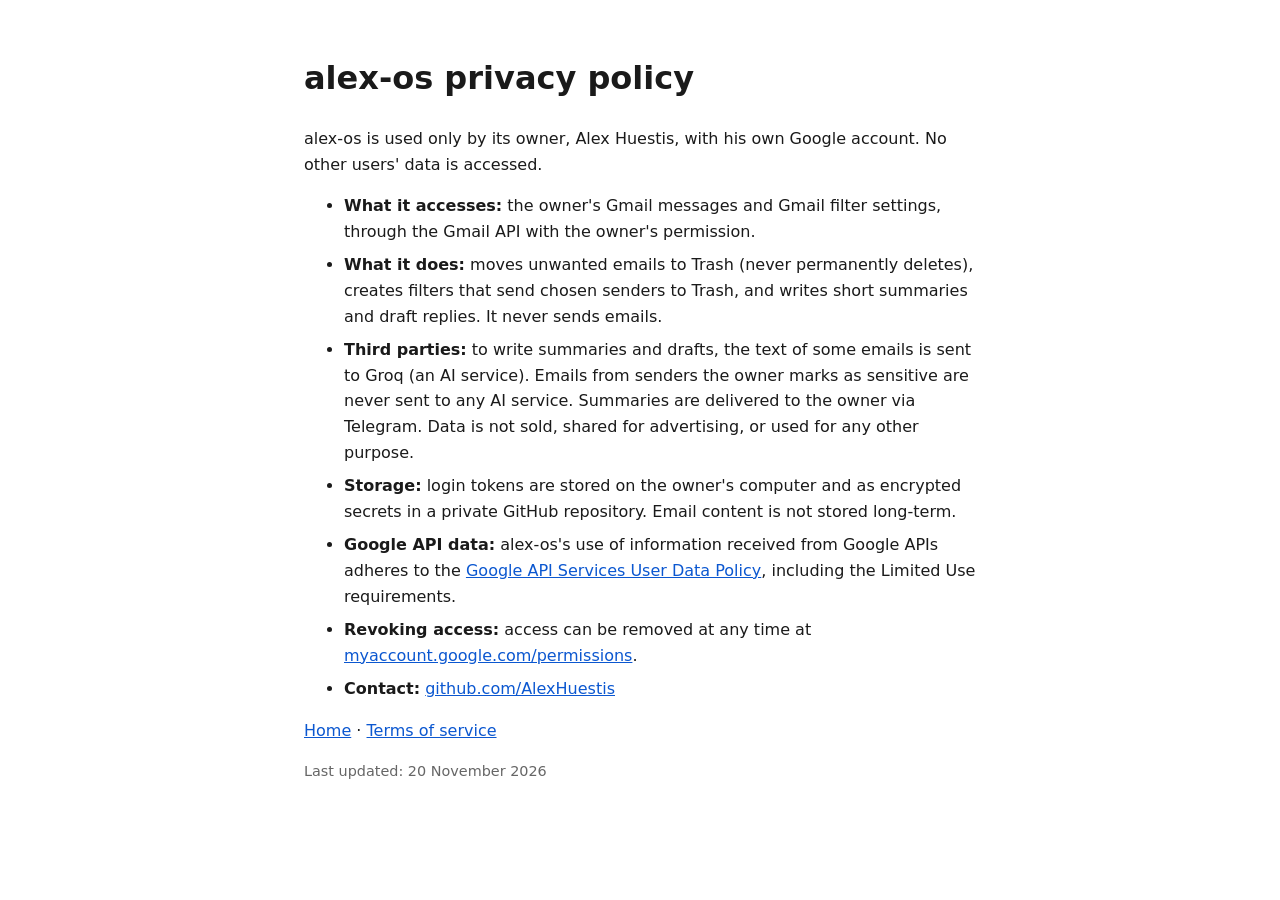
==== privacy.html @ 046125a3 "alex-os home page, privacy policy and terms of service" ====
<!doctype html>
<html lang="en">
<head>
<meta charset="utf-8">
<meta name="viewport" content="width=device-width, initial-scale=1">
<title>alex-os privacy policy</title>
<link rel="stylesheet" href="style.css">
</head>
<body>
<main>
<h1>alex-os privacy policy</h1>
<p>alex-os is used only by its owner, Alex Huestis, with his own Google account. No other users' data is accessed.</p>
<ul>
<li><strong>What it accesses:</strong> the owner's Gmail messages and Gmail filter settings, through the Gmail API with the owner's permission.</li>
<li><strong>What it does:</strong> moves unwanted emails to Trash (never permanently deletes), creates filters that send chosen senders to Trash, and writes short summaries and draft replies. It never sends emails.</li>
<li><strong>Third parties:</strong> to write summaries and drafts, the text of some emails is sent to Groq (an AI service). Emails from senders the owner marks as sensitive are never sent to any AI service. Summaries are delivered to the owner via Telegram. Data is not sold, shared for advertising, or used for any other purpose.</li>
<li><strong>Storage:</strong> login tokens are stored on the owner's computer and as encrypted secrets in a private GitHub repository. Email content is not stored long-term.</li>
<li><strong>Google API data:</strong> alex-os's use of information received from Google APIs adheres to the
<a href="https://developers.google.com/terms/api-services-user-data-policy">Google API Services User Data Policy</a>, including the Limited Use requirements.</li>
<li><strong>Revoking access:</strong> access can be removed at any time at <a href="https://myaccount.google.com/permissions">myaccount.google.com/permissions</a>.</li>
<li><strong>Contact:</strong> <a href="https://github.com/AlexHuestis">github.com/AlexHuestis</a></li>
</ul>
<p><a href="index.html">Home</a> · <a href="terms.html">Terms of service</a></p>
<p class="updated">Last updated: 20 November 2026</p>
</main>
</body>
</html>
---- style.css ----
:root { --bg: #ffffff; --fg: #1a1a1a; --muted: #666666; --link: #0b57d0; }
@media (prefers-color-scheme: dark) {
  :root { --bg: #121212; --fg: #e8e8e8; --muted: #9a9a9a; --link: #8ab4f8; }
}
body { margin: 0; background: var(--bg); color: var(--fg);
       font: 16px/1.6 system-ui, -apple-system, "Segoe UI", sans-serif; }
main { max-width: 42rem; margin: 0 auto; padding: 2rem 1rem; }
a { color: var(--link); }
li { margin-bottom: 0.5rem; }
.updated { color: var(--muted); font-size: 0.9rem; }
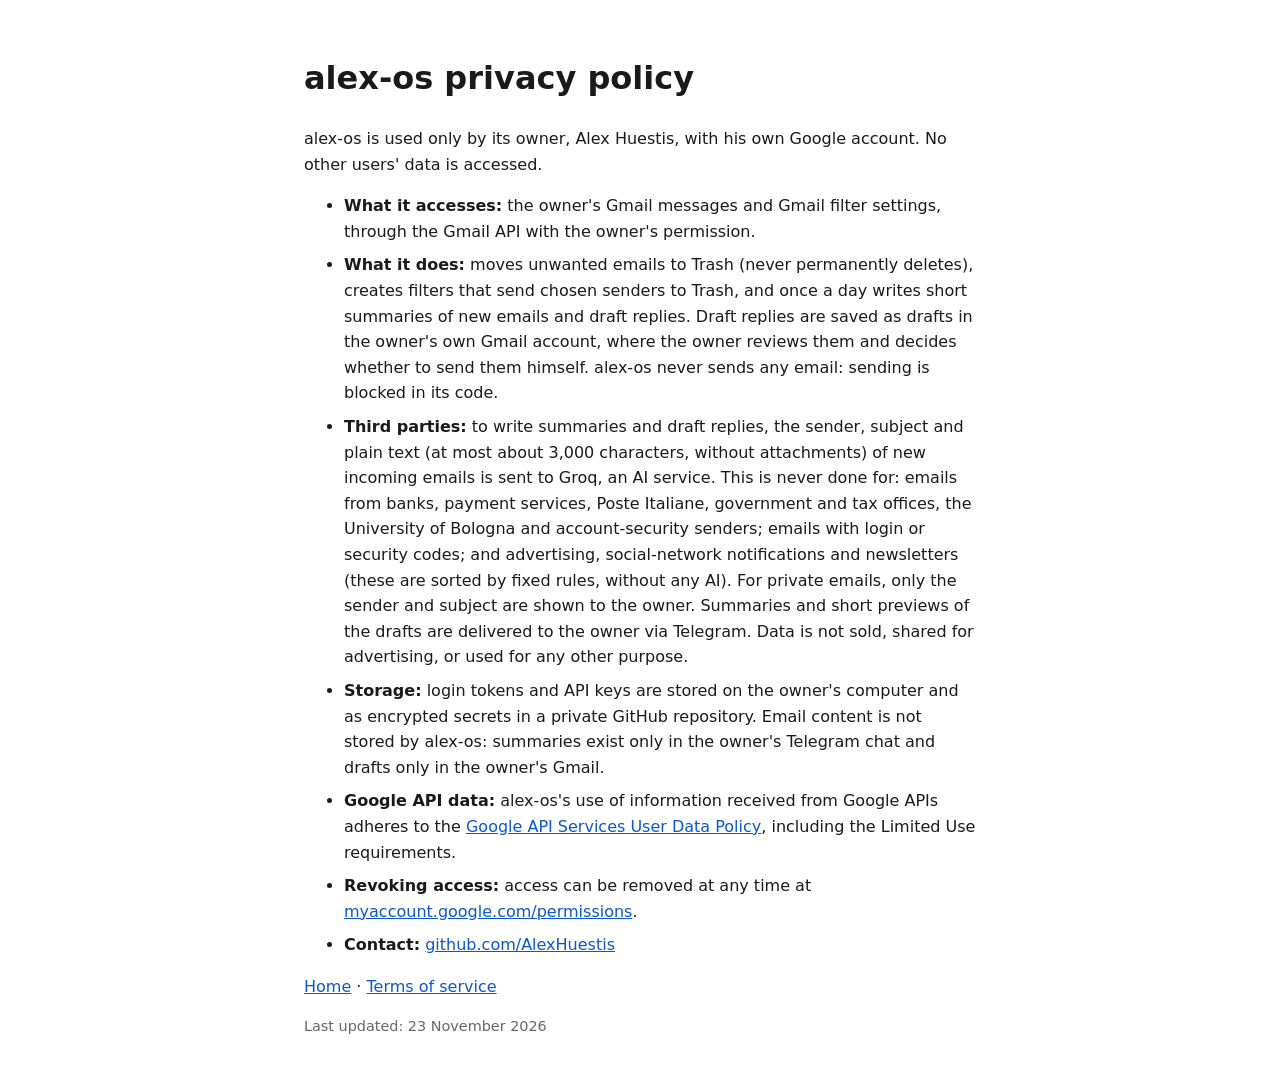
==== commit 93284ce8: "Privacy policy: daily triage sends non-private email text to Groq; drafts stay in Gmail; nothing is " ====
--- a/privacy.html
+++ b/privacy.html
@@ -12,16 +12,16 @@
 <p>alex-os is used only by its owner, Alex Huestis, with his own Google account. No other users' data is accessed.</p>
 <ul>
 <li><strong>What it accesses:</strong> the owner's Gmail messages and Gmail filter settings, through the Gmail API with the owner's permission.</li>
-<li><strong>What it does:</strong> moves unwanted emails to Trash (never permanently deletes), creates filters that send chosen senders to Trash, and writes short summaries and draft replies. It never sends emails.</li>
-<li><strong>Third parties:</strong> to write summaries and drafts, the text of some emails is sent to Groq (an AI service). Emails from senders the owner marks as sensitive are never sent to any AI service. Summaries are delivered to the owner via Telegram. Data is not sold, shared for advertising, or used for any other purpose.</li>
-<li><strong>Storage:</strong> login tokens are stored on the owner's computer and as encrypted secrets in a private GitHub repository. Email content is not stored long-term.</li>
+<li><strong>What it does:</strong> moves unwanted emails to Trash (never permanently deletes), creates filters that send chosen senders to Trash, and once a day writes short summaries of new emails and draft replies. Draft replies are saved as drafts in the owner's own Gmail account, where the owner reviews them and decides whether to send them himself. alex-os never sends any email: sending is blocked in its code.</li>
+<li><strong>Third parties:</strong> to write summaries and draft replies, the sender, subject and plain text (at most about 3,000 characters, without attachments) of new incoming emails is sent to Groq, an AI service. This is never done for: emails from banks, payment services, Poste Italiane, government and tax offices, the University of Bologna and account-security senders; emails with login or security codes; and advertising, social-network notifications and newsletters (these are sorted by fixed rules, without any AI). For private emails, only the sender and subject are shown to the owner. Summaries and short previews of the drafts are delivered to the owner via Telegram. Data is not sold, shared for advertising, or used for any other purpose.</li>
+<li><strong>Storage:</strong> login tokens and API keys are stored on the owner's computer and as encrypted secrets in a private GitHub repository. Email content is not stored by alex-os: summaries exist only in the owner's Telegram chat and drafts only in the owner's Gmail.</li>
 <li><strong>Google API data:</strong> alex-os's use of information received from Google APIs adheres to the
 <a href="https://developers.google.com/terms/api-services-user-data-policy">Google API Services User Data Policy</a>, including the Limited Use requirements.</li>
 <li><strong>Revoking access:</strong> access can be removed at any time at <a href="https://myaccount.google.com/permissions">myaccount.google.com/permissions</a>.</li>
 <li><strong>Contact:</strong> <a href="https://github.com/AlexHuestis">github.com/AlexHuestis</a></li>
 </ul>
 <p><a href="index.html">Home</a> · <a href="terms.html">Terms of service</a></p>
-<p class="updated">Last updated: 20 November 2026</p>
+<p class="updated">Last updated: 23 November 2026</p>
 </main>
 </body>
 </html>
--- a/style.css
+++ b/style.css
@@ -1,7 +1,4 @@
 :root { --bg: #ffffff; --fg: #1a1a1a; --muted: #666666; --link: #0b57d0; }
-@media (prefers-color-scheme: dark) {
-  :root { --bg: #121212; --fg: #e8e8e8; --muted: #9a9a9a; --link: #8ab4f8; }
-}
 body { margin: 0; background: var(--bg); color: var(--fg);
        font: 16px/1.6 system-ui, -apple-system, "Segoe UI", sans-serif; }
 main { max-width: 42rem; margin: 0 auto; padding: 2rem 1rem; }
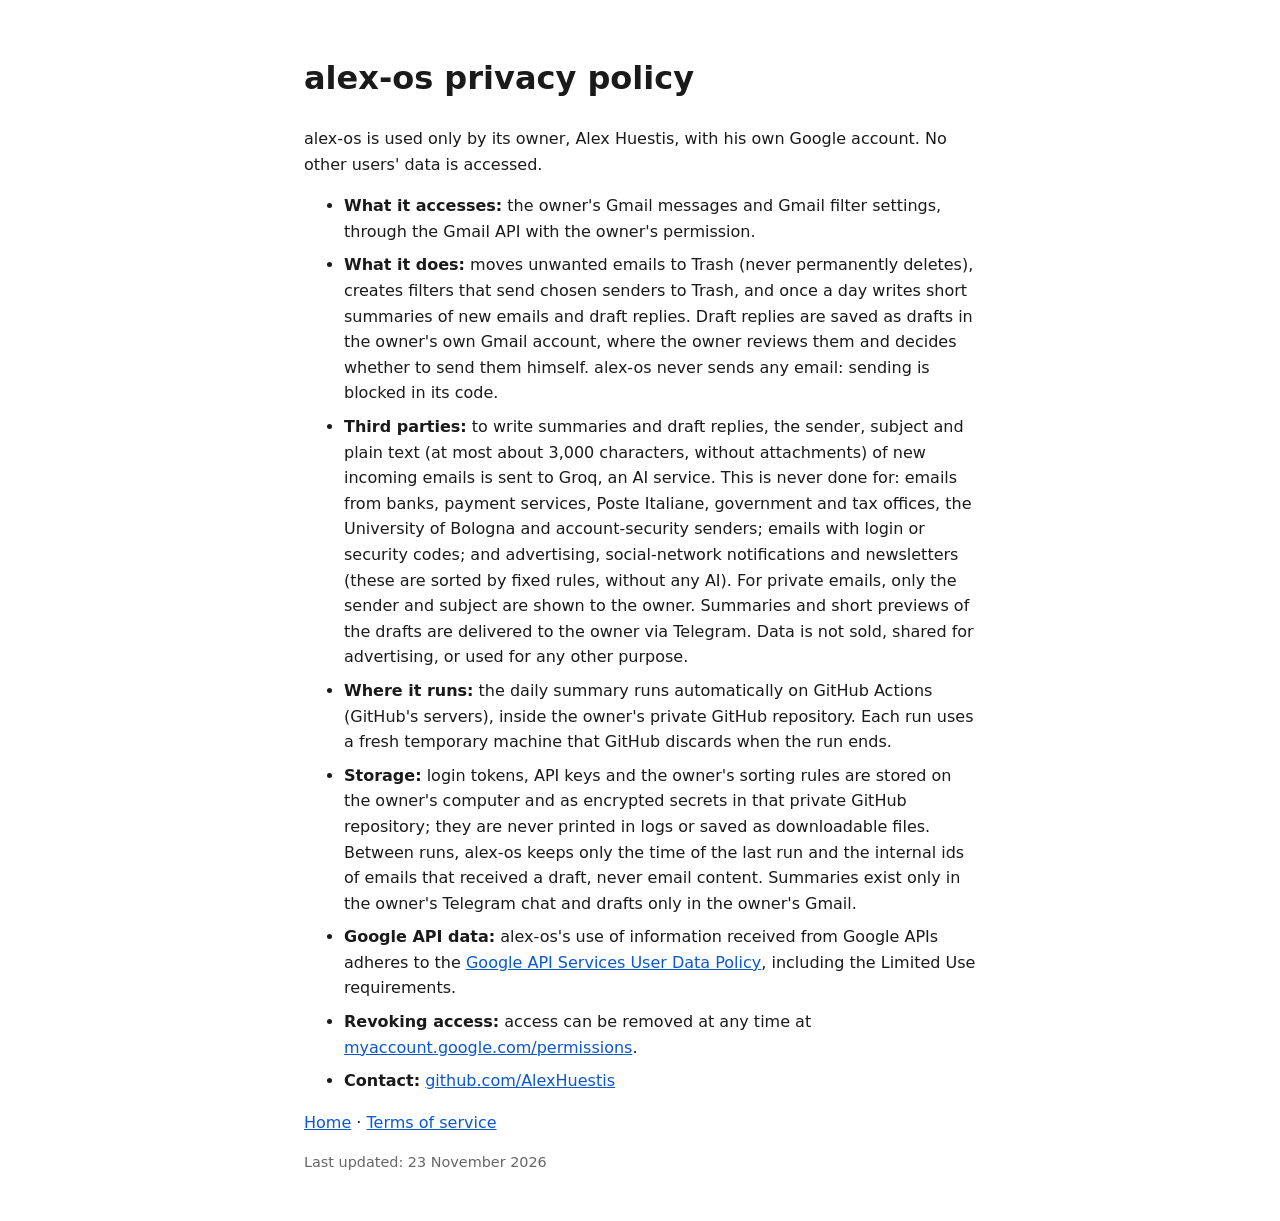
==== commit 4cb7bbbd: "Privacy policy: triage runs on GitHub Actions in a private repo, credentials as encrypted GitHub sec" ====
--- a/privacy.html
+++ b/privacy.html
@@ -14,7 +14,8 @@
 <li><strong>What it accesses:</strong> the owner's Gmail messages and Gmail filter settings, through the Gmail API with the owner's permission.</li>
 <li><strong>What it does:</strong> moves unwanted emails to Trash (never permanently deletes), creates filters that send chosen senders to Trash, and once a day writes short summaries of new emails and draft replies. Draft replies are saved as drafts in the owner's own Gmail account, where the owner reviews them and decides whether to send them himself. alex-os never sends any email: sending is blocked in its code.</li>
 <li><strong>Third parties:</strong> to write summaries and draft replies, the sender, subject and plain text (at most about 3,000 characters, without attachments) of new incoming emails is sent to Groq, an AI service. This is never done for: emails from banks, payment services, Poste Italiane, government and tax offices, the University of Bologna and account-security senders; emails with login or security codes; and advertising, social-network notifications and newsletters (these are sorted by fixed rules, without any AI). For private emails, only the sender and subject are shown to the owner. Summaries and short previews of the drafts are delivered to the owner via Telegram. Data is not sold, shared for advertising, or used for any other purpose.</li>
-<li><strong>Storage:</strong> login tokens and API keys are stored on the owner's computer and as encrypted secrets in a private GitHub repository. Email content is not stored by alex-os: summaries exist only in the owner's Telegram chat and drafts only in the owner's Gmail.</li>
+<li><strong>Where it runs:</strong> the daily summary runs automatically on GitHub Actions (GitHub's servers), inside the owner's private GitHub repository. Each run uses a fresh temporary machine that GitHub discards when the run ends.</li>
+<li><strong>Storage:</strong> login tokens, API keys and the owner's sorting rules are stored on the owner's computer and as encrypted secrets in that private GitHub repository; they are never printed in logs or saved as downloadable files. Between runs, alex-os keeps only the time of the last run and the internal ids of emails that received a draft, never email content. Summaries exist only in the owner's Telegram chat and drafts only in the owner's Gmail.</li>
 <li><strong>Google API data:</strong> alex-os's use of information received from Google APIs adheres to the
 <a href="https://developers.google.com/terms/api-services-user-data-policy">Google API Services User Data Policy</a>, including the Limited Use requirements.</li>
 <li><strong>Revoking access:</strong> access can be removed at any time at <a href="https://myaccount.google.com/permissions">myaccount.google.com/permissions</a>.</li>
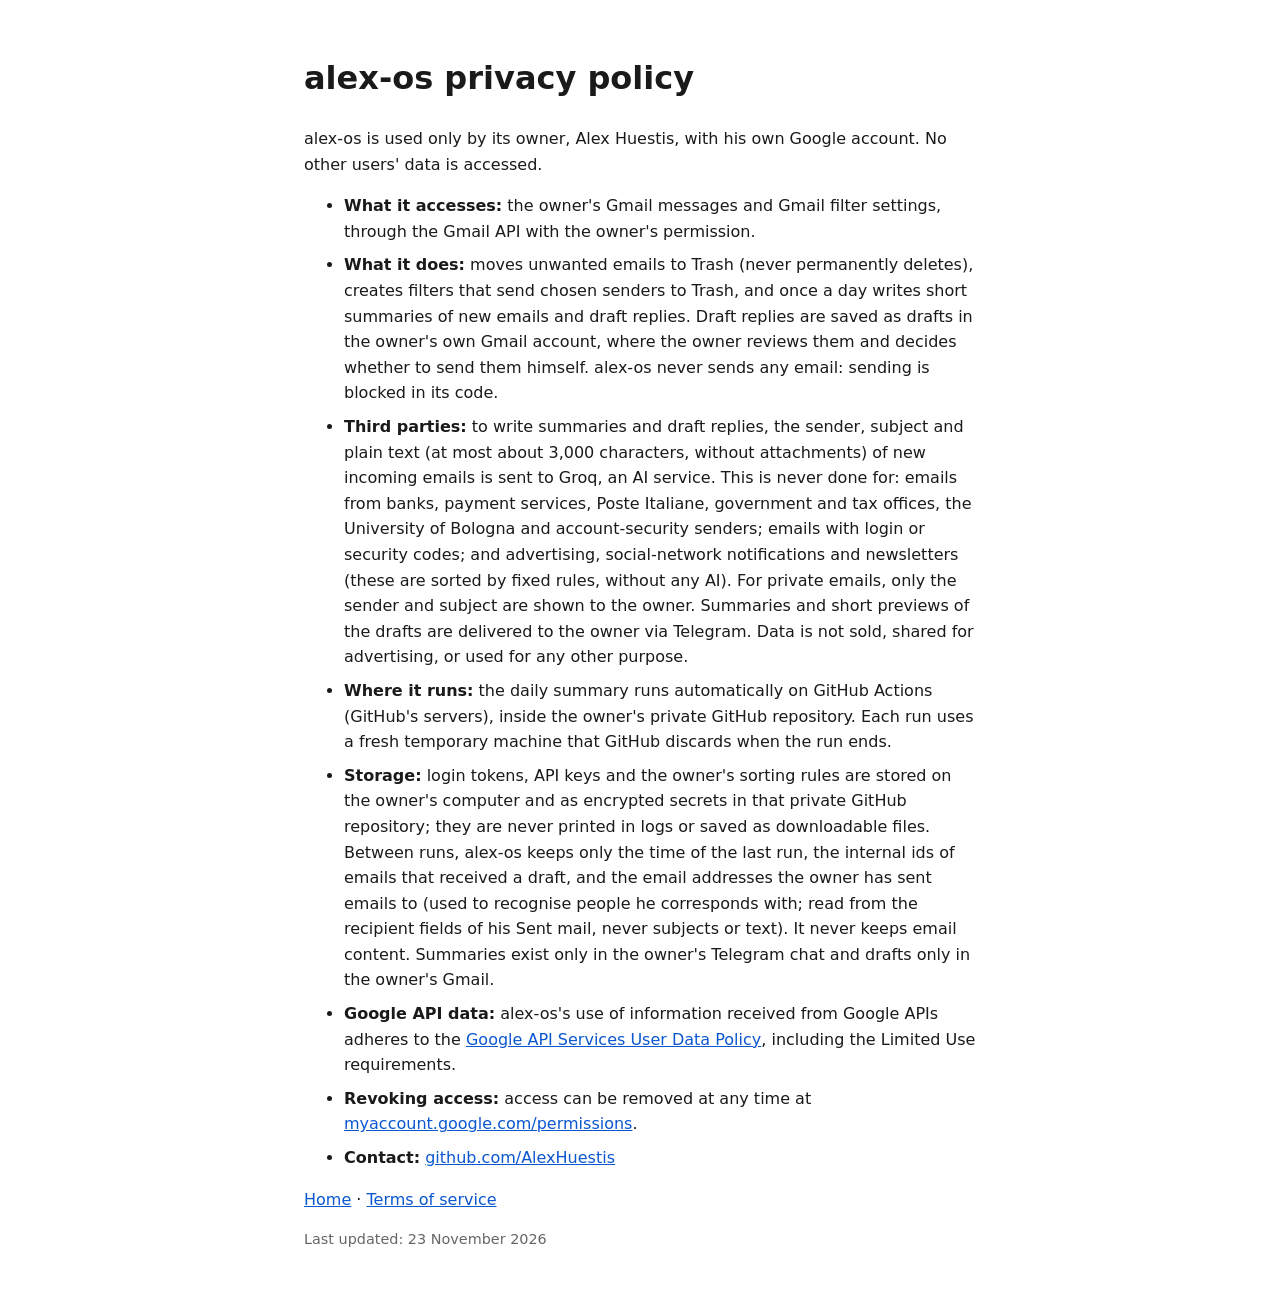
==== commit 3f4c2761: "Privacy policy: state also keeps addresses the owner has written to" ====
--- a/privacy.html
+++ b/privacy.html
@@ -15,7 +15,7 @@
 <li><strong>What it does:</strong> moves unwanted emails to Trash (never permanently deletes), creates filters that send chosen senders to Trash, and once a day writes short summaries of new emails and draft replies. Draft replies are saved as drafts in the owner's own Gmail account, where the owner reviews them and decides whether to send them himself. alex-os never sends any email: sending is blocked in its code.</li>
 <li><strong>Third parties:</strong> to write summaries and draft replies, the sender, subject and plain text (at most about 3,000 characters, without attachments) of new incoming emails is sent to Groq, an AI service. This is never done for: emails from banks, payment services, Poste Italiane, government and tax offices, the University of Bologna and account-security senders; emails with login or security codes; and advertising, social-network notifications and newsletters (these are sorted by fixed rules, without any AI). For private emails, only the sender and subject are shown to the owner. Summaries and short previews of the drafts are delivered to the owner via Telegram. Data is not sold, shared for advertising, or used for any other purpose.</li>
 <li><strong>Where it runs:</strong> the daily summary runs automatically on GitHub Actions (GitHub's servers), inside the owner's private GitHub repository. Each run uses a fresh temporary machine that GitHub discards when the run ends.</li>
-<li><strong>Storage:</strong> login tokens, API keys and the owner's sorting rules are stored on the owner's computer and as encrypted secrets in that private GitHub repository; they are never printed in logs or saved as downloadable files. Between runs, alex-os keeps only the time of the last run and the internal ids of emails that received a draft, never email content. Summaries exist only in the owner's Telegram chat and drafts only in the owner's Gmail.</li>
+<li><strong>Storage:</strong> login tokens, API keys and the owner's sorting rules are stored on the owner's computer and as encrypted secrets in that private GitHub repository; they are never printed in logs or saved as downloadable files. Between runs, alex-os keeps only the time of the last run, the internal ids of emails that received a draft, and the email addresses the owner has sent emails to (used to recognise people he corresponds with; read from the recipient fields of his Sent mail, never subjects or text). It never keeps email content. Summaries exist only in the owner's Telegram chat and drafts only in the owner's Gmail.</li>
 <li><strong>Google API data:</strong> alex-os's use of information received from Google APIs adheres to the
 <a href="https://developers.google.com/terms/api-services-user-data-policy">Google API Services User Data Policy</a>, including the Limited Use requirements.</li>
 <li><strong>Revoking access:</strong> access can be removed at any time at <a href="https://myaccount.google.com/permissions">myaccount.google.com/permissions</a>.</li>
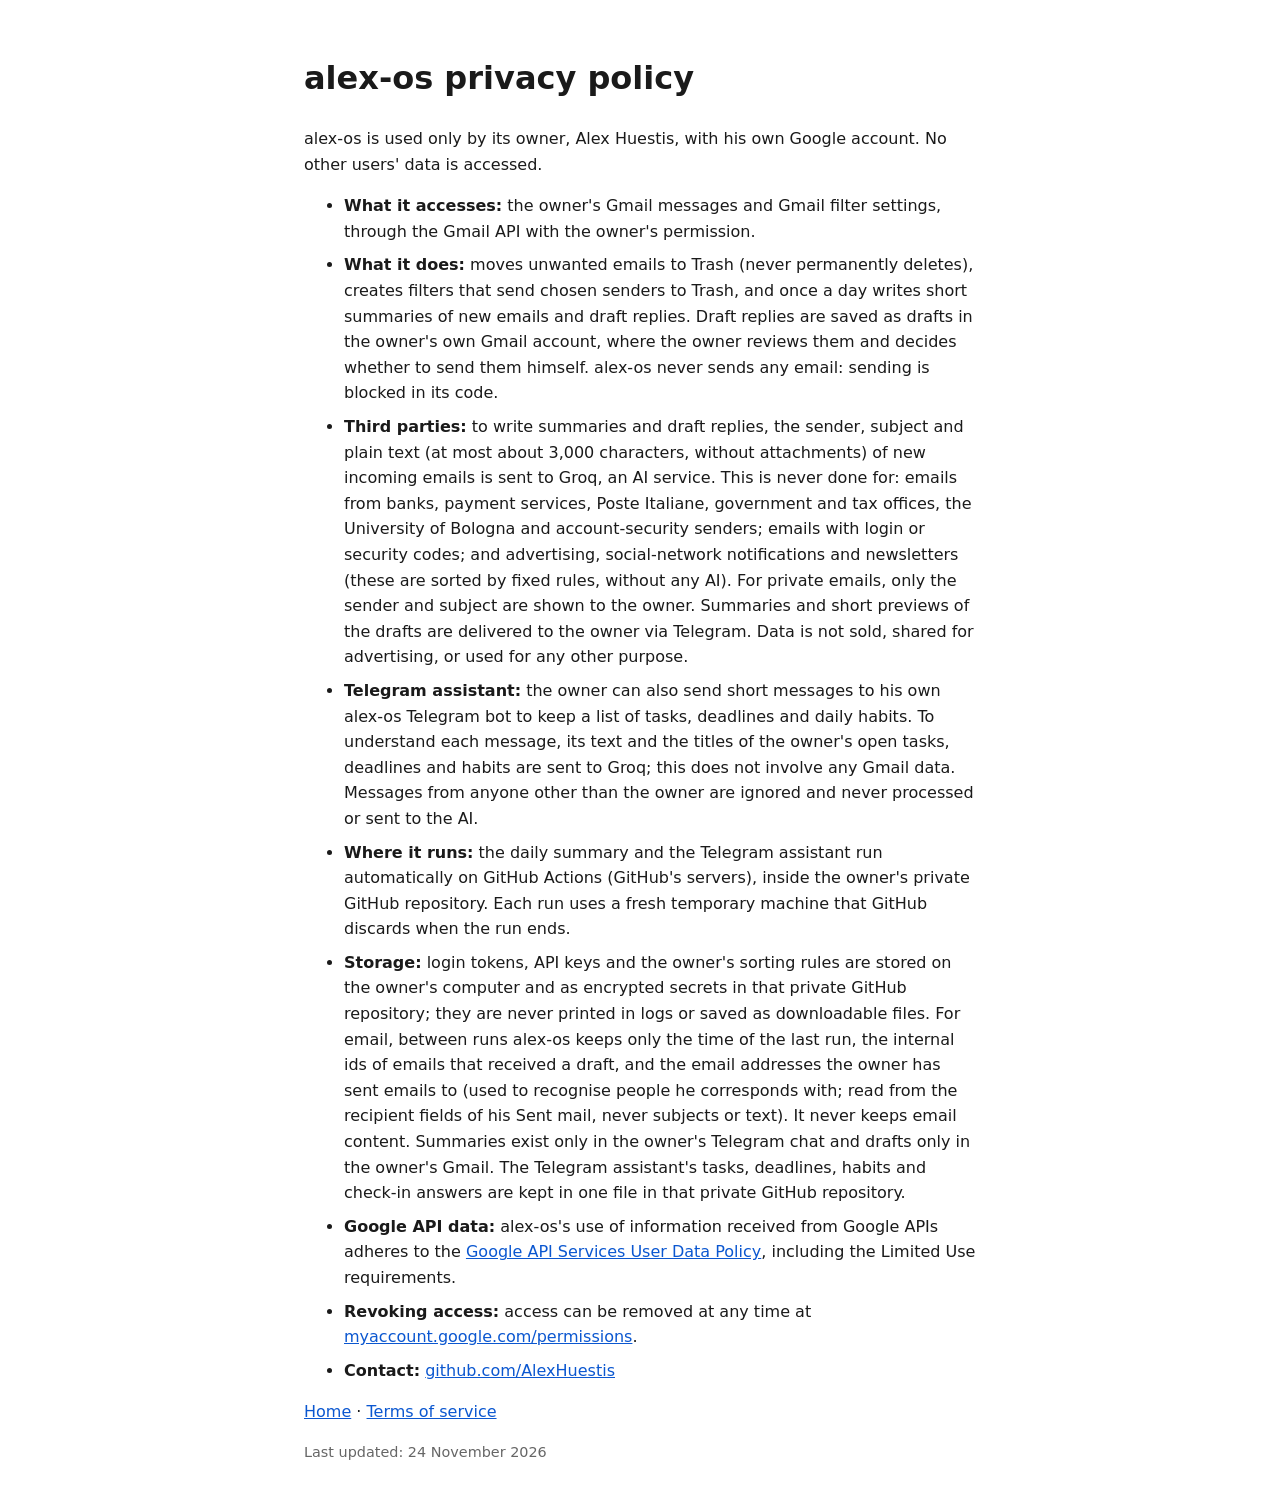
==== commit b677ffb2: "Privacy: Telegram assistant (message text + item titles to Groq, data in the private repo)" ====
--- a/privacy.html
+++ b/privacy.html
@@ -14,15 +14,16 @@
 <li><strong>What it accesses:</strong> the owner's Gmail messages and Gmail filter settings, through the Gmail API with the owner's permission.</li>
 <li><strong>What it does:</strong> moves unwanted emails to Trash (never permanently deletes), creates filters that send chosen senders to Trash, and once a day writes short summaries of new emails and draft replies. Draft replies are saved as drafts in the owner's own Gmail account, where the owner reviews them and decides whether to send them himself. alex-os never sends any email: sending is blocked in its code.</li>
 <li><strong>Third parties:</strong> to write summaries and draft replies, the sender, subject and plain text (at most about 3,000 characters, without attachments) of new incoming emails is sent to Groq, an AI service. This is never done for: emails from banks, payment services, Poste Italiane, government and tax offices, the University of Bologna and account-security senders; emails with login or security codes; and advertising, social-network notifications and newsletters (these are sorted by fixed rules, without any AI). For private emails, only the sender and subject are shown to the owner. Summaries and short previews of the drafts are delivered to the owner via Telegram. Data is not sold, shared for advertising, or used for any other purpose.</li>
-<li><strong>Where it runs:</strong> the daily summary runs automatically on GitHub Actions (GitHub's servers), inside the owner's private GitHub repository. Each run uses a fresh temporary machine that GitHub discards when the run ends.</li>
-<li><strong>Storage:</strong> login tokens, API keys and the owner's sorting rules are stored on the owner's computer and as encrypted secrets in that private GitHub repository; they are never printed in logs or saved as downloadable files. Between runs, alex-os keeps only the time of the last run, the internal ids of emails that received a draft, and the email addresses the owner has sent emails to (used to recognise people he corresponds with; read from the recipient fields of his Sent mail, never subjects or text). It never keeps email content. Summaries exist only in the owner's Telegram chat and drafts only in the owner's Gmail.</li>
+<li><strong>Telegram assistant:</strong> the owner can also send short messages to his own alex-os Telegram bot to keep a list of tasks, deadlines and daily habits. To understand each message, its text and the titles of the owner's open tasks, deadlines and habits are sent to Groq; this does not involve any Gmail data. Messages from anyone other than the owner are ignored and never processed or sent to the AI.</li>
+<li><strong>Where it runs:</strong> the daily summary and the Telegram assistant run automatically on GitHub Actions (GitHub's servers), inside the owner's private GitHub repository. Each run uses a fresh temporary machine that GitHub discards when the run ends.</li>
+<li><strong>Storage:</strong> login tokens, API keys and the owner's sorting rules are stored on the owner's computer and as encrypted secrets in that private GitHub repository; they are never printed in logs or saved as downloadable files. For email, between runs alex-os keeps only the time of the last run, the internal ids of emails that received a draft, and the email addresses the owner has sent emails to (used to recognise people he corresponds with; read from the recipient fields of his Sent mail, never subjects or text). It never keeps email content. Summaries exist only in the owner's Telegram chat and drafts only in the owner's Gmail. The Telegram assistant's tasks, deadlines, habits and check-in answers are kept in one file in that private GitHub repository.</li>
 <li><strong>Google API data:</strong> alex-os's use of information received from Google APIs adheres to the
 <a href="https://developers.google.com/terms/api-services-user-data-policy">Google API Services User Data Policy</a>, including the Limited Use requirements.</li>
 <li><strong>Revoking access:</strong> access can be removed at any time at <a href="https://myaccount.google.com/permissions">myaccount.google.com/permissions</a>.</li>
 <li><strong>Contact:</strong> <a href="https://github.com/AlexHuestis">github.com/AlexHuestis</a></li>
 </ul>
 <p><a href="index.html">Home</a> · <a href="terms.html">Terms of service</a></p>
-<p class="updated">Last updated: 23 November 2026</p>
+<p class="updated">Last updated: 24 November 2026</p>
 </main>
 </body>
 </html>
